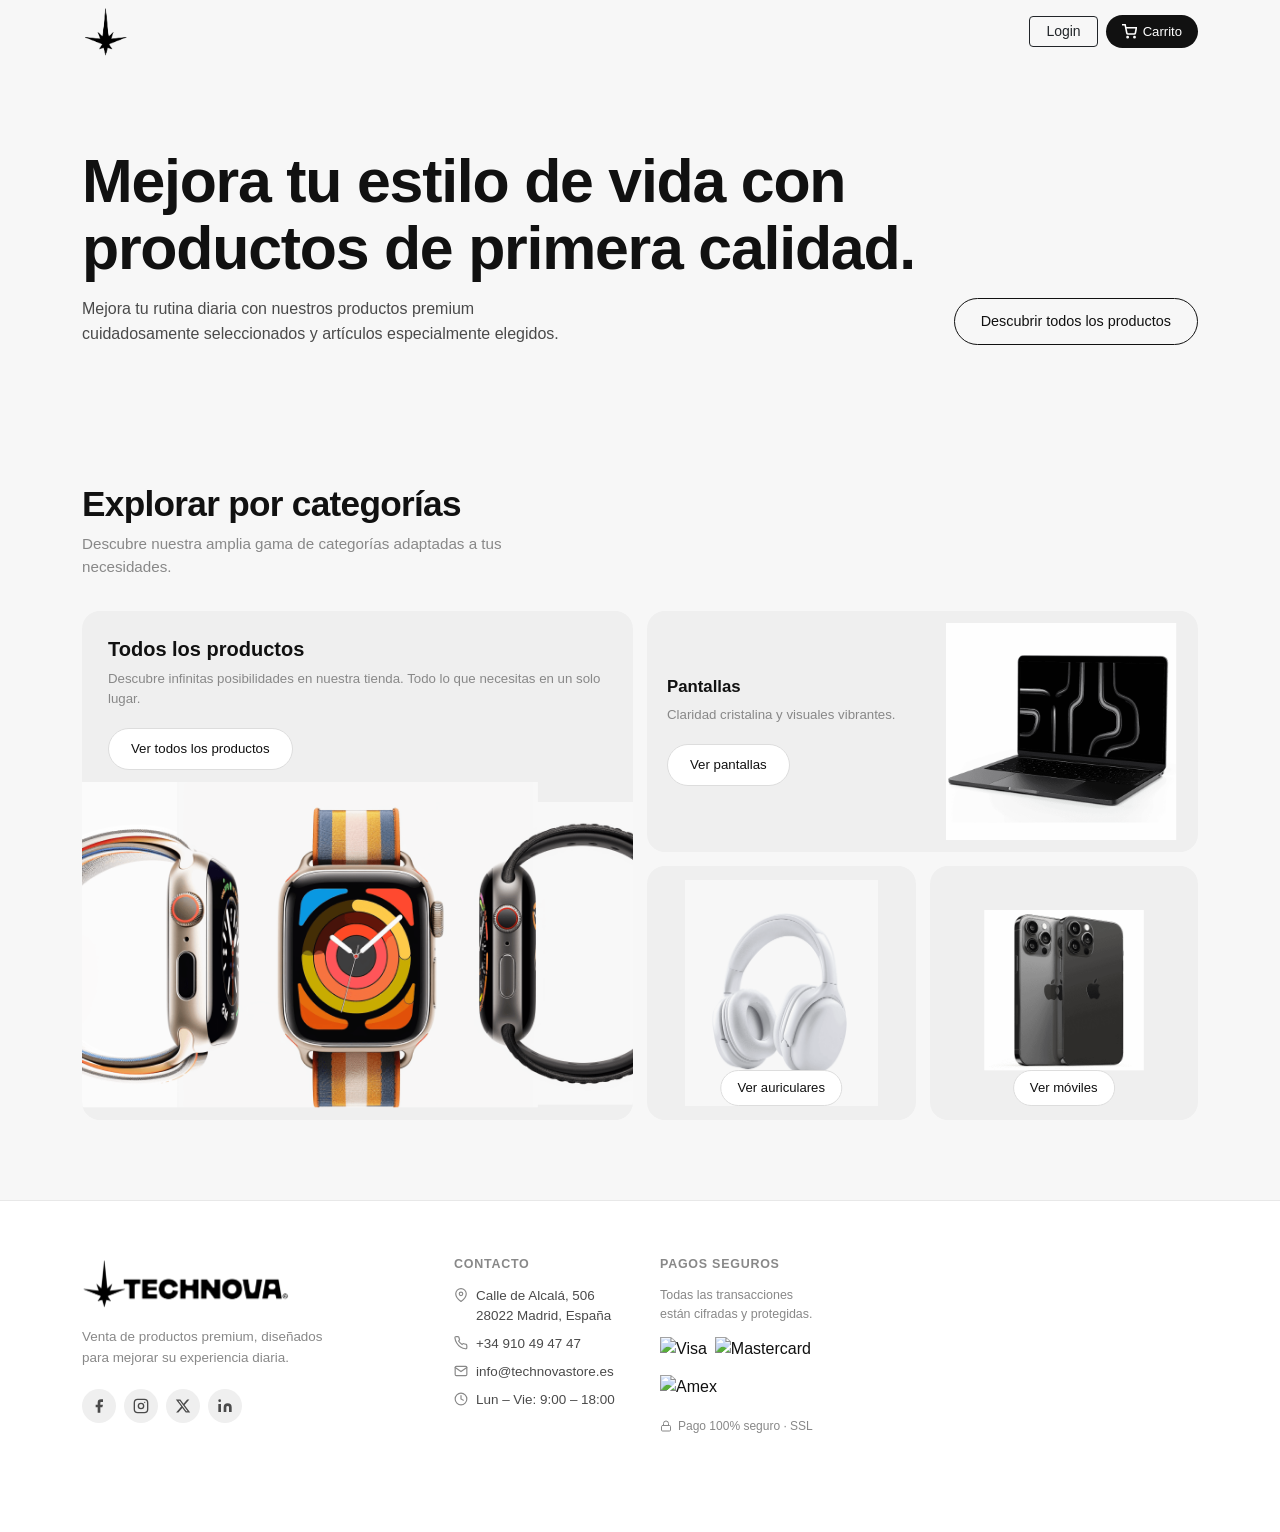
==== frontend - technova/index.html @ 0201d483 "feat: frontend completo - catálogo, filtros, login y carrito" ====
<!DOCTYPE html>
<html lang="es">
<head>
    <meta charset="UTF-8">
    <meta name="viewport" content="width=device-width, initial-scale=1.0">
    <title>TechNova Store</title>

    <!-- Bootstrap 5 -->
    <link href="https://cdn.jsdelivr.net/npm/bootstrap@5.3.0/dist/css/bootstrap.min.css" rel="stylesheet">
    <!-- Google Fonts -->
    <link href="https://fonts.googleapis.com/css2?family=Fragment+Mono&display=swap" rel="stylesheet">
    <!-- Satoshi -->
    <link href="https://api.fontshare.com/v2/css?f[]=satoshi@400,500,700,900&display=swap" rel="stylesheet">
    <!-- Estilos propios -->
    <link rel="stylesheet" href="css/styles.css">
    <!-- Favicon -->
    <link rel="icon" type="image/png" href="images/logo2.png">
</head>
<body>

    <!-- ======================== NAVBAR ======================== -->
    <nav class="navbar navbar-expand-lg" id="navbar">
        <div class="container">
            <a class="navbar-brand" href="index.html">
                <img src="images/logo.png" alt="TechNova" class="navbar-logo">
            </a>

            <button class="navbar-toggler" type="button" data-bs-toggle="collapse" data-bs-target="#navMenu">
                <span class="navbar-toggler-icon"></span>
            </button>

            <div class="collapse navbar-collapse" id="navMenu">
                <ul class="navbar-nav ms-auto align-items-center gap-2">

                    <!-- Login (visible si NO hay sesión) -->
                    <li class="nav-item" id="nav-login-item">
                        <button class="btn btn-outline-dark btn-sm px-3"
                                data-bs-toggle="modal" data-bs-target="#loginModal">
                            Login
                        </button>
                    </li>

                    <!-- Avatar con inicial (visible si HAY sesión) -->
                    <li class="nav-item d-none" id="nav-user-item">
                        <div class="nav-avatar-wrapper">
                            <div class="nav-avatar">
                                <span id="nav-avatar">J</span>
                                <button class="nav-avatar-salir" id="btn-logout">SALIR</button>
                            </div>
                        </div>
                    </li>

                    <!-- Solo ADMINISTRADOR -->
                    <li class="nav-item d-none" id="nav-admin-item">
                        <a class="btn btn-dark btn-sm px-3" href="#">Panel Admin</a>
                    </li>

                    <!-- Carrito -->
                    <li class="nav-item">
                        <button class="btn-carrito" id="btn-carrito"
                                data-bs-toggle="modal" data-bs-target="#carritoModal">
                            <svg width="15" height="15" viewBox="0 0 24 24" fill="none"
                                 stroke="currentColor" stroke-width="2.5" stroke-linecap="round">
                                <circle cx="9" cy="21" r="1"/><circle cx="20" cy="21" r="1"/>
                                <path d="M1 1h4l2.68 13.39a2 2 0 0 0 2 1.61h9.72a2 2 0 0 0 2-1.61L23 6H6"/>
                            </svg>
                            Carrito
                            <span class="carrito-count d-none" id="carrito-count">0</span>
                        </button>
                    </li>
                </ul>
            </div>
        </div>
    </nav>

    <!-- ======================== HERO ======================== -->
    <section class="hero">
        <div class="container">
<p class="hero-label"></p>
<h1 class="hero-title">Mejora tu estilo de vida con<br>productos de primera calidad.</h1>
<div class="hero-bottom">
    <p class="hero-sub">Mejora tu rutina diaria con nuestros productos premium cuidadosamente seleccionados y artículos especialmente elegidos.</p>
    <a href="tienda.html" class="hero-cta">Descubrir todos los productos</a>
</div>
        </div>
    </section>

    <!-- ======================== DESTACADOS ======================== -->
    <section class="featured-section">
        <div class="container">
            <div id="destacados-container"></div>
            <div id="loading-spinner-home" class="text-center py-5">
                <div class="spinner-border spinner-border-sm" role="status" style="color:#aaa;"></div>
            </div>
        </div>
    </section>

    <!-- ======================== CATEGORÍAS ======================== -->
    <section class="cat-section">
        <div class="container">

            <div class="cat-header">
                <h2 class="cat-title">Explorar por categorías</h2>
                <p class="cat-sub">Descubre nuestra amplia gama de categorías adaptadas a tus necesidades.</p>
            </div>

            <div class="cat-bento">

                <!-- Tarjeta grande izquierda: texto arriba, imagen desborda abajo -->
                <div class="cat-card cat-card--large">
                    <div class="cat-body cat-body--top">
                        <h3 class="cat-name">Todos los productos</h3>
                        <p class="cat-desc">Descubre infinitas posibilidades en nuestra tienda. Todo lo que necesitas en un solo lugar.</p>
                        <a href="tienda.html" class="cat-btn">Ver todos los productos</a>
                    </div>
                    <div class="cat-img-overflow">
                        <img src="images/cat-all.png" alt="Todos los productos">
                    </div>
                </div>

                <!-- Columna derecha -->
                <div class="cat-col">

                    <!-- Displays: texto izquierda + imagen derecha -->
                    <div class="cat-card cat-card--displays">
                        <div class="cat-body cat-body--side">
                            <h3 class="cat-name">Pantallas</h3>
                            <p class="cat-desc">Claridad cristalina y visuales vibrantes.</p>
                            <a href="tienda.html?categoria=PANTALLAS" class="cat-btn">Ver pantallas</a>
                        </div>
                        <div class="cat-img-side">
                            <img src="images/cat-displays.png" alt="Pantallas">
                        </div>
                    </div>

                    <!-- Auriculares + Móviles: solo imagen + botón pill -->
                    <div class="cat-row">
                        <div class="cat-card cat-card--small">
                            <img src="images/cat-headphones.png" alt="Auriculares" class="cat-small-img">
                            <a href="tienda.html?categoria=AURICULARES" class="cat-small-label">Ver auriculares</a>
                        </div>
                        <div class="cat-card cat-card--small">
                            <img src="images/cat-phones.png" alt="Móviles" class="cat-small-img">
                            <a href="tienda.html?categoria=MOVILES" class="cat-small-label">Ver móviles</a>
                        </div>
                    </div>

                </div>
            </div>
        </div>
    </section>

    <!-- ======================== FOOTER ======================== -->
    <footer class="site-footer">
        <div class="container">
            <div class="footer-grid">

                <!-- Columna 1: Logo + descripción + redes -->
                <div class="footer-col-brand">
                    <div class="footer-logo">
                        <img src="images/banner3.png" alt="TechNova" height="36">
                    </div>
                    <p class="footer-tagline">Venta de productos premium, diseñados<br> para mejorar su experiencia diaria.</p>
                    <div class="footer-social">
                        <!-- Facebook -->
                        <a href="https://github.com/euhoho/technova-by-euhoho" target="_blank" rel="noopener" class="social-btn" aria-label="Facebook">
                            <svg width="16" height="16" viewBox="0 0 24 24" fill="currentColor"><path d="M18 2h-3a5 5 0 0 0-5 5v3H7v4h3v8h4v-8h3l1-4h-4V7a1 1 0 0 1 1-1h3z"/></svg>
                        </a>
                        <!-- Instagram -->
                        <a href="https://github.com/euhoho/technova-by-euhoho" target="_blank" rel="noopener" class="social-btn" aria-label="Instagram">
                            <svg width="16" height="16" viewBox="0 0 24 24" fill="none" stroke="currentColor" stroke-width="2" stroke-linecap="round"><rect x="2" y="2" width="20" height="20" rx="5"/><circle cx="12" cy="12" r="4"/><circle cx="17.5" cy="6.5" r="1" fill="currentColor" stroke="none"/></svg>
                        </a>
                        <!-- X / Twitter -->
                        <a href="https://github.com/euhoho/technova-by-euhoho" target="_blank" rel="noopener" class="social-btn" aria-label="X">
                            <svg width="16" height="16" viewBox="0 0 24 24" fill="currentColor"><path d="M18.244 2.25h3.308l-7.227 8.26 8.502 11.24H16.17l-5.214-6.817L4.99 21.75H1.68l7.73-8.835L1.254 2.25H8.08l4.713 6.231zm-1.161 17.52h1.833L7.084 4.126H5.117z"/></svg>
                        </a>
                        <!-- LinkedIn -->
                        <a href="https://github.com/euhoho/technova-by-euhoho" target="_blank" rel="noopener" class="social-btn" aria-label="LinkedIn">
                            <svg width="16" height="16" viewBox="0 0 24 24" fill="currentColor"><path d="M16 8a6 6 0 0 1 6 6v7h-4v-7a2 2 0 0 0-2-2 2 2 0 0 0-2 2v7h-4v-7a6 6 0 0 1 6-6z"/><rect x="2" y="9" width="4" height="12"/><circle cx="4" cy="4" r="2"/></svg>
                        </a>
                    </div>
                </div>

                <!-- Columna 2: Contacto -->
                <div class="footer-col">
                    <h6 class="footer-col-title">Contacto</h6>
                    <ul class="footer-contact-list">
                        <li>
                            <svg width="14" height="14" viewBox="0 0 24 24" fill="none" stroke="currentColor" stroke-width="2" stroke-linecap="round"><path d="M21 10c0 7-9 13-9 13s-9-6-9-13a9 9 0 0 1 18 0z"/><circle cx="12" cy="10" r="3"/></svg>
                            Calle de Alcalá, 506<br>28022 Madrid, España
                        </li>
                        <li>
                            <svg width="14" height="14" viewBox="0 0 24 24" fill="none" stroke="currentColor" stroke-width="2" stroke-linecap="round"><path d="M22 16.92v3a2 2 0 0 1-2.18 2 19.79 19.79 0 0 1-8.63-3.07A19.5 19.5 0 0 1 4.69 12 19.79 19.79 0 0 1 1.61 3.18 2 2 0 0 1 3.6 1h3a2 2 0 0 1 2 1.72c.127.96.361 1.903.7 2.81a2 2 0 0 1-.45 2.11L7.91 8.6a16 16 0 0 0 6 6l.96-.96a2 2 0 0 1 2.11-.45c.907.339 1.85.573 2.81.7A2 2 0 0 1 21.72 16z"/></svg>
                            +34 910 49 47 47
                        </li>
                        <li>
                            <svg width="14" height="14" viewBox="0 0 24 24" fill="none" stroke="currentColor" stroke-width="2" stroke-linecap="round"><path d="M4 4h16c1.1 0 2 .9 2 2v12c0 1.1-.9 2-2 2H4c-1.1 0-2-.9-2-2V6c0-1.1.9-2 2-2z"/><polyline points="22,6 12,13 2,6"/></svg>
                            info@technovastore.es
                        </li>
                        <li>
                            <svg width="14" height="14" viewBox="0 0 24 24" fill="none" stroke="currentColor" stroke-width="2" stroke-linecap="round"><circle cx="12" cy="12" r="10"/><polyline points="12 6 12 12 16 14"/></svg>
                            Lun – Vie: 9:00 – 18:00
                        </li>
                    </ul>
                </div>

                <!-- Columna 3: Métodos de pago -->
                <div class="footer-col">
                    <h6 class="footer-col-title">Pagos seguros</h6>
                    <p class="footer-payment-desc">Todas las transacciones están cifradas y protegidas.</p>
                    <div class="footer-payment-badges">
                        <img src="https://raw.githubusercontent.com/aaronfagan/svg-credit-card-payment-icons/main/flat-rounded/visa.svg"       alt="Visa"       class="payment-icon">
                        <img src="https://raw.githubusercontent.com/aaronfagan/svg-credit-card-payment-icons/main/flat-rounded/mastercard.svg" alt="Mastercard" class="payment-icon">
                        <img src="https://raw.githubusercontent.com/aaronfagan/svg-credit-card-payment-icons/main/flat-rounded/amex.svg"       alt="Amex"       class="payment-icon">
                    </div>
                    <div class="footer-ssl">
                        <svg width="12" height="12" viewBox="0 0 24 24" fill="none" stroke="currentColor" stroke-width="2" stroke-linecap="round"><rect x="3" y="11" width="18" height="11" rx="2" ry="2"/><path d="M7 11V7a5 5 0 0 1 10 0v4"/></svg>
                        Pago 100% seguro · SSL
                    </div>
                </div>

                <!-- Columna 4: Mapa -->
                <div class="footer-col-map">
                <iframe
                    src="https://www.google.com/maps/embed?pb=!1m18!1m12!1m3!1d3036.8540864862!2d-3.6509!3d40.4268!2m3!1f0!2f0!3f0!3m2!1i1024!2i768!4f13.1!3m3!1m2!1s0xd4228cfb8b6d7c5%3A0x1!2sCalle+de+Alcal%C3%A1%2C+506%2C+Madrid!5e0!3m2!1ses!2ses!4v1700000000000"
                    width="100%"
                    height="180"
                    style="border:0; border-radius:12px;"
                    allowfullscreen=""
                    loading="lazy">
                </iframe>
                </div>

            </div>

        </div>
    </footer>

    <!-- ======================== MODAL LOGIN (Tarea 5.4) ======================== -->
    <div class="modal fade" id="loginModal" tabindex="-1">
        <div class="modal-dialog modal-dialog-centered">
            <div class="modal-content login-modal">
                <div class="modal-header border-0 pb-0">
                    <h5 class="modal-title login-title">Iniciar sesión</h5>
                    <button type="button" class="btn-close" data-bs-dismiss="modal"></button>
                </div>
                <div class="modal-body pt-2">
                    <div id="login-error" class="login-error-msg d-none"></div>
                    <div class="mb-3">
                        <label class="form-label login-label">Email</label>
                        <input type="email" class="form-control login-input"
                               id="login-email" placeholder="tu@email.com" autocomplete="email">
                    </div>
                    <div class="mb-4">
                        <label class="form-label login-label">Contraseña</label>
                        <input type="password" class="form-control login-input"
                               id="login-password" placeholder="••••••••" autocomplete="current-password">
                    </div>
                    <button class="btn btn-dark w-100 login-btn" id="btn-login">Entrar</button>
                    <p class="login-demo-hint">
                        Demo: <code>lorenzop@gmail.com</code> / <code>1234</code>
                    </p>
                </div>
            </div>
        </div>
    </div>

    <!-- ======================== MODAL CARRITO ======================== -->
    <div class="modal fade" id="carritoModal" tabindex="-1">
        <div class="modal-dialog modal-dialog-centered">
            <div class="modal-content login-modal">
                <div class="modal-header border-0 pb-0">
                    <h5 class="modal-title login-title">Carrito</h5>
                    <button type="button" class="btn-close" data-bs-dismiss="modal"></button>
                </div>
                <div class="modal-body" id="carrito-body">
                    <p class="carrito-vacio">Tu carrito está vacío.</p>
                </div>
                <div class="modal-footer border-0 pt-0 justify-content-between align-items-center">
                    <span class="carrito-total" id="carrito-total"></span>

                </div>
            </div>
        </div>
    </div>

    <!-- Toast carrito -->
    <div class="carrito-toast" id="carrito-toast">
        <svg width="13" height="13" viewBox="0 0 24 24" fill="none"
             stroke="currentColor" stroke-width="3"><polyline points="20 6 9 17 4 12"/></svg>
        <span id="carrito-toast-msg"></span>
    </div>


    <!-- ======================== MODAL DETALLE PRODUCTO ======================== -->
    <div class="modal fade" id="detalleModal" tabindex="-1">
        <div class="modal-dialog modal-dialog-centered modal-lg">
            <div class="modal-content login-modal">
                <div class="modal-header border-0 pb-0">
                    <button type="button" class="btn-close" data-bs-dismiss="modal"></button>
                </div>
                <div class="modal-body p-0">
                    <div class="detalle-grid">

                        <!-- Imagen grande -->
                        <div class="detalle-img-wrapper">
                            <img id="detalle-img" src="" alt="">
                            <div id="detalle-img-fallback" class="card-img-fallback" style="display:none"></div>
                            <span id="detalle-badge-agotado" class="badge-agotado d-none">Agotado</span>
                            <span id="detalle-badge-poco-stock" class="badge-poco-stock d-none">¡Queda poco!</span>
                        </div>

                        <!-- Info -->
                        <div class="detalle-info">
                            <span id="detalle-categoria" class="detalle-categoria"></span>
                            <h2 id="detalle-nombre" class="detalle-nombre"></h2>
                            <p id="detalle-descripcion" class="detalle-descripcion"></p>

                            <div class="detalle-fila">
                                <span id="detalle-precio" class="detalle-precio"></span>
                                <span id="detalle-stock" class="detalle-stock-texto"></span>
                            </div>


                            <div class="detalle-sku">SKU: <span id="detalle-sku"></span></div>
                            <button id="detalle-btn-carrito" class="btn-anadir-carrito mt-3 w-100">
                                + Añadir al carrito
                            </button>
                        </div>

                    </div>
                </div>
            </div>
        </div>
    </div>

    <!-- ======================== INTRO ANIMATION ======================== -->
    <div id="intro-overlay">
        <div id="intro-inner">
            <img src="images/banner2.png" alt="TechNova" id="intro-logo">
        </div>
    </div>

    <!-- Bootstrap JS -->
    <script src="https://cdn.jsdelivr.net/npm/bootstrap@5.3.0/dist/js/bootstrap.bundle.min.js"></script>
    <!-- App -->
    <script src="js/home.js"></script>
    <!-- Intro animation -->
    <script>
    (function(){
        const overlay = document.getElementById('intro-overlay');
        const logo    = document.getElementById('intro-logo');

        // Solo mostrar la intro la primera vez en la sesión
        if (sessionStorage.getItem('introShown')) {
            overlay.remove();
            return;
        }
        sessionStorage.setItem('introShown', '1');

        document.body.style.overflow = 'hidden';

        // 1) Logo entra volando desde lejos (scale pequeño → 1)
        setTimeout(() => { logo.classList.add('visible'); }, 80);

        // 2) En el pico del movimiento, lo disparamos hacia delante (blast)
        setTimeout(() => { logo.classList.add('blast'); }, 680);

        // 3) Overlay desaparece casi al mismo tiempo que el blast
        setTimeout(() => { overlay.classList.add('exit'); }, 780);

        // 4) Limpieza
        overlay.addEventListener('transitionend', (e) => {
            if (e.target === overlay && overlay.classList.contains('exit')) {
                overlay.remove();
                document.body.style.overflow = '';
            }
        });
    })();
    </script>
</body>
</html>
---- frontend - technova/css/styles.css ----
/* ═══════════════════════════════════════════════════════
   TechNova Store — styles.css
   Diseño limpio inspirado en ETEC
═══════════════════════════════════════════════════════ */

/* — Variables — */
:root {
    --bg:           #f7f7f7;
    --white:        #ffffff;
    --black:        #111111;
    --gray-card:    #efefef;
    --gray-border:  #e8e8e8;
    --gray-text:    #888888;
    --gray-dark:    #4a4a4a;
    --font-main:    'Satoshi', 'Inter', sans-serif;
    --font-mono:    'Fragment Mono', monospace;
    --navbar-h:     64px;
    --radius-card:  16px;
    --radius-pill:  40px;
}

/* — Reset — */
*, *::before, *::after { box-sizing: border-box; }

body {
    background: var(--bg);
    font-family: var(--font-main);
    color: var(--black);
    padding-top: var(--navbar-h);
    margin: 0;
}

/* ═══════════════════════════════════════
   NAVBAR
═══════════════════════════════════════ */
#navbar {
    position: fixed;
    top: 0; left: 0; right: 0;
    height: var(--navbar-h);
    background: var(--bg);
    border-bottom: 1px solid transparent;
    z-index: 1000;
    transition: border-color 0.3s, background 0.3s, transform 0.3s;
}

#navbar.scrolled {
    border-bottom-color: var(--gray-border);
    backdrop-filter: blur(12px);
    background: rgba(247,247,247,0.88);
}

#navbar.navbar-hidden {
    transform: translateY(-100%);
}

.navbar-logo {
    height: 48px;
    width: auto;
}

/* Botón carrito */
.btn-carrito {
    display: flex;
    align-items: center;
    gap: 6px;
    background: var(--black);
    color: var(--white);
    border: none;
    border-radius: var(--radius-pill);
    padding: 7px 16px;
    font-family: var(--font-main);
    font-size: 0.82rem;
    font-weight: 500;
    cursor: pointer;
    transition: opacity 0.2s;
}
.btn-carrito:hover { opacity: 0.75; }

.carrito-count {
    background: var(--white);
    color: var(--black);
    border-radius: 50%;
    width: 18px; height: 18px;
    font-size: 0.68rem;
    display: flex;
    align-items: center;
    justify-content: center;
    font-weight: 700;
}

/* Avatar navbar */
.nav-avatar-wrapper { display: flex; align-items: center; }
.nav-avatar {
    display: flex;
    align-items: center;
    gap: 8px;
    background: var(--black);
    color: var(--white);
    border-radius: var(--radius-pill);
    padding: 6px 14px;
    font-size: 0.82rem;
    font-weight: 500;
    font-family: var(--font-main);
}
.nav-avatar-salir {
    background: rgba(255,255,255,0.15);
    border: none;
    color: var(--white);
    border-radius: 20px;
    padding: 2px 10px;
    font-size: 0.72rem;
    cursor: pointer;
    transition: background 0.2s;
}
.nav-avatar-salir:hover { background: rgba(255,255,255,0.3); }

/* ═══════════════════════════════════════
   HERO
═══════════════════════════════════════ */
.hero {
    padding: 72px 0 48px;
}
.hero-label {
    font-family: var(--font-mono);
    font-size: 0.72rem;
    color: var(--gray-text);
    letter-spacing: 0.1em;
    text-transform: uppercase;
    margin-bottom: 12px;
}
.hero-title {
    font-size: clamp(2rem, 5vw, 3.8rem);
    font-weight: 700;
    letter-spacing: -0.02em;
    line-height: 1.1;
    color: var(--black);
    margin-bottom: 14px;
}
.hero-sub {
    font-size: 1rem;
    color: var(--gray-dark);
    max-width: 480px;
    line-height: 1.6;
}

/* ═══════════════════════════════════════
   CATÁLOGO
═══════════════════════════════════════ */
.catalogo-section { padding-bottom: 80px; }

/* Barra filtros + buscador */
.filtros-barra {
    display: flex;
    align-items: center;
    justify-content: space-between;
    margin-bottom: 32px;
    gap: 12px;
    flex-wrap: wrap;
}
.filtros-wrapper { display: flex; gap: 8px; flex-wrap: wrap; }

.filtro-pill {
    background: var(--white);
    border: 1px solid var(--gray-border);
    border-radius: var(--radius-pill);
    padding: 6px 16px;
    font-family: var(--font-main);
    font-size: 0.82rem;
    font-weight: 500;
    color: var(--gray-dark);
    cursor: pointer;
    transition: all 0.18s;
}
.filtro-pill:hover { border-color: var(--black); color: var(--black); }
.filtro-pill.active {
    background: var(--black);
    border-color: var(--black);
    color: var(--white);
}

/* Buscador expandible */
.buscador-wrapper {
    display: flex;
    align-items: center;
    gap: 0;
    background: var(--white);
    border: 1px solid var(--gray-border);
    border-radius: var(--radius-pill);
    overflow: hidden;
    transition: width 0.3s ease, box-shadow 0.2s;
    width: 38px;
    height: 36px;
}
.buscador-wrapper.activo {
    width: 200px;
    box-shadow: 0 0 0 2px var(--black);
    border-color: var(--black);
}
.buscador-btn {
    flex-shrink: 0;
    width: 36px; height: 36px;
    background: transparent;
    border: none;
    display: flex; align-items: center; justify-content: center;
    cursor: pointer;
    color: var(--gray-dark);
}
#buscador {
    border: none;
    outline: none;
    background: transparent;
    font-family: var(--font-main);
    font-size: 0.82rem;
    color: var(--black);
    width: 0;
    padding: 0;
    transition: width 0.3s, padding 0.3s;
}
.buscador-wrapper.activo #buscador {
    width: 150px;
    padding: 0 10px 0 4px;
}

/* Spinner y error */
#loading-spinner { padding: 48px 0; }
.alert-api {
    background: #fff8e1;
    border: 1px solid #ffe082;
    border-radius: 12px;
    padding: 14px 18px;
    font-family: var(--font-mono);
    font-size: 0.8rem;
    color: #7a6000;
    margin-bottom: 24px;
}

/* Separador "Todos los productos" */
.catalogo-todos-label {
    font-family: var(--font-mono);
    font-size: 0.72rem;
    font-weight: 400;
    letter-spacing: 0.08em;
    text-transform: uppercase;
    color: var(--gray-text);
    margin: 0 0 20px 0;
}

/* ═══════════════════════════════════════
   CARD PRODUCTO — base compartida
═══════════════════════════════════════ */
.card-producto {
    cursor: pointer;
    background: var(--white);
    border-radius: var(--radius-card);
    overflow: hidden;
    transition: transform 0.22s ease;
}
.card-producto:hover {
    transform: translateY(-4px);
}
.card-producto.agotado { opacity: 0.6; }

/* Área imagen */
.card-img-area {
    position: relative;
    width: 100%;
    background: var(--gray-card);
    display: flex;
    align-items: center;
    justify-content: center;
    overflow: hidden;
}
.card-img-area img {
    width: 100%;
    height: 100%;
    object-fit: contain;
    display: block;
    padding: 12px;
}
.card-img-fallback {
    width: 100%; height: 100%;
    display: flex; align-items: center; justify-content: center;
    font-size: 2.5rem;
}

/* Info: nombre izquierda, precio derecha */
.card-info {
    display: flex;
    align-items: flex-start;
    justify-content: space-between;
    gap: 8px;
    padding: 12px 14px 14px;
}
.card-nombre {
    font-family: var(--font-main);
    font-size: 0.88rem;
    font-weight: 500;
    color: var(--black);
    flex: 1;
    /* Máx 2 líneas */
    display: -webkit-box;
    -webkit-line-clamp: 2;
    -webkit-box-orient: vertical;
    overflow: hidden;
}
.card-precio {
    font-family: var(--font-mono);
    font-size: 0.82rem;
    color: var(--gray-text);
    white-space: nowrap;
    flex-shrink: 0;
}
.card-precio.muted { opacity: 0.4; }

/* Badge agotado */
.badge-agotado {
    position: absolute;
    top: 10px; right: 10px;
    background: rgba(0,0,0,0.7);
    color: #fff;
    font-size: 0.68rem;
    font-family: var(--font-mono);
    padding: 3px 8px;
    border-radius: 20px;
}

/* Badge poco stock */
.badge-poco-stock {
    position: absolute;
    top: 10px; right: 10px;
    background: rgba(180, 83, 9, 0.82);
    color: #fff;
    font-size: 0.68rem;
    font-family: var(--font-mono);
    padding: 3px 8px;
    border-radius: 20px;
}

/* Badge Featured */
.badge-featured {
    position: absolute;
    top: 12px; left: 12px;
    background: rgba(255,255,255,0.92);
    color: var(--black);
    font-family: var(--font-main);
    font-size: 0.75rem;
    font-weight: 500;
    padding: 4px 12px;
    border-radius: 20px;
    border: 1px solid var(--gray-border);
    z-index: 1;
    backdrop-filter: blur(4px);
}

/* ═══════════════════════════════════════
   DESTACADOS — 3 cards grandes
═══════════════════════════════════════ */
.destacados-grid {
    display: grid;
    grid-template-columns: repeat(3, 1fr);
    gap: 16px;
    margin-bottom: 48px;
}
/* Imagen más pequeña en destacados */
.card-grande .card-img-area {
    aspect-ratio: 4 / 3;
}
.card-grande .card-info {
    padding: 14px 16px 16px;
}
.card-grande .card-nombre {
    font-size: 0.95rem;
    font-weight: 600;
}
.card-grande .card-precio {
    font-size: 0.88rem;
}

/* ═══════════════════════════════════════
   CARDS PEQUEÑAS — grid 4 por fila
═══════════════════════════════════════ */
.col-6.col-md-4.col-lg-3 .card-img-area {
    aspect-ratio: 1 / 1;
}

/* ═══════════════════════════════════════
   FOOTER
═══════════════════════════════════════ */
.site-footer {
    background: var(--white);
    border-top: 1px solid var(--gray-border);
    padding: 56px 0 48px;
}
.footer-grid {
    display: grid;
    grid-template-columns: 2fr 1fr 1fr 2fr;
    gap: 40px;
    margin-bottom: 40px;
}
.footer-logo {
    display: flex;
    align-items: center;
    gap: 10px;
    margin-bottom: 14px;
}
.footer-logo img { height: 55px; }
.footer-logo span {
    font-weight: 700;
    font-size: 1rem;
    color: var(--black);
}
.footer-tagline {
    font-size: 0.84rem;
    color: var(--gray-text);
    line-height: 1.6;
    margin-bottom: 20px;
}
.footer-social { display: flex; gap: 8px; }
.social-btn {
    width: 34px; height: 34px;
    background: var(--gray-card);
    border: none;
    border-radius: 50%;
    display: flex; align-items: center; justify-content: center;
    color: var(--gray-dark);
    text-decoration: none;
    transition: background 0.2s, color 0.2s;
}
.social-btn:hover { background: var(--black); color: var(--white); }

.footer-col-title {
    font-size: 0.78rem;
    font-weight: 700;
    letter-spacing: 0.06em;
    text-transform: uppercase;
    color: var(--gray-text);
    margin-bottom: 14px;
}
.footer-col ul { list-style: none; padding: 0; margin: 0; }
.footer-col ul li { margin-bottom: 8px; }
.footer-col ul li a {
    font-size: 0.88rem;
    color: var(--gray-dark);
    text-decoration: none;
    transition: color 0.2s;
}
.footer-col ul li a:hover { color: var(--black); }

/* Footer contact list */
.footer-contact-list {
    list-style: none;
    padding: 0;
    margin: 0;
}
.footer-contact-list li {
    display: flex;
    align-items: flex-start;
    gap: 8px;
    font-size: 0.84rem;
    color: var(--gray-dark);
    margin-bottom: 12px;
    line-height: 1.5;
}
.footer-contact-list li svg {
    flex-shrink: 0;
    margin-top: 2px;
    color: var(--gray-text);
}

/* Footer payment badges */
.footer-payment-desc {
    font-size: 0.78rem;
    color: var(--gray-text);
    margin-bottom: 14px;
    line-height: 1.5;
}
.footer-payment-badges {
    display: flex;
    flex-wrap: wrap;
    gap: 8px;
    margin-bottom: 12px;
    align-items: center;
}
.payment-icon {
    height: 30px;
    width: auto;
}
.footer-ssl {
    display: flex;
    align-items: center;
    gap: 6px;
    font-size: 0.75rem;
    color: var(--gray-text);
    margin-top: 4px;
}

/* ═══════════════════════════════════════
   MODALES
═══════════════════════════════════════ */
.login-modal {
    border: none;
    border-radius: 20px;
    box-shadow: 0 24px 60px rgba(0,0,0,0.12);
}
.login-title {
    font-size: 1.1rem;
    font-weight: 700;
    color: var(--black);
}
.login-label {
    font-size: 0.8rem;
    font-weight: 600;
    color: var(--gray-dark);
    margin-bottom: 6px;
}
.login-input {
    border-radius: 10px;
    border: 1px solid var(--gray-border);
    font-family: var(--font-main);
    font-size: 0.9rem;
    padding: 10px 14px;
    transition: border-color 0.2s, box-shadow 0.2s;
}
.login-input:focus {
    border-color: var(--black);
    box-shadow: 0 0 0 3px rgba(0,0,0,0.06);
    outline: none;
}
.login-btn {
    border-radius: 10px;
    font-family: var(--font-main);
    font-weight: 600;
    font-size: 0.9rem;
    padding: 11px;
}
.login-error-msg {
    background: #fef2f2;
    color: #b91c1c;
    border-radius: 8px;
    padding: 10px 14px;
    font-size: 0.82rem;
    margin-bottom: 14px;
}
.login-demo-hint {
    text-align: center;
    font-size: 0.75rem;
    color: var(--gray-text);
    margin-top: 12px;
    margin-bottom: 0;
    font-family: var(--font-mono);
}

/* Modal detalle */
.detalle-grid {
    display: grid;
    grid-template-columns: 1fr 1fr;
}
.detalle-img-wrapper {
    position: relative;
    background: var(--gray-card);
    border-radius: 16px 0 0 16px;
    overflow: hidden;
    min-height: 280px;
    display: flex; align-items: center; justify-content: center;
}
.detalle-img-wrapper img {
    width: 100%; height: 100%;
    object-fit: cover;
}
.detalle-info {
    padding: 28px 24px;
    display: flex;
    flex-direction: column;
    gap: 10px;
}
.detalle-categoria {
    font-family: var(--font-mono);
    font-size: 0.72rem;
    text-transform: uppercase;
    letter-spacing: 0.08em;
    color: var(--gray-text);
}
.detalle-nombre {
    font-size: 1.4rem;
    font-weight: 700;
    color: var(--black);
    line-height: 1.2;
}
.detalle-descripcion {
    font-size: 0.88rem;
    color: var(--gray-dark);
    line-height: 1.6;
}
.detalle-fila {
    display: flex;
    align-items: center;
    gap: 14px;
}
.detalle-precio {
    font-family: var(--font-mono);
    font-size: 1.3rem;
    font-weight: 700;
    color: var(--black);
}
.detalle-stock-texto {
    font-size: 0.8rem;
    color: var(--gray-text);
    font-family: var(--font-mono);
}
.detalle-stock-texto.bajo { color: #d97706; }
.detalle-sku {
    display: none;
}
.btn-anadir-carrito {
    background: var(--black);
    color: var(--white);
    border: none;
    border-radius: 10px;
    padding: 12px 20px;
    font-family: var(--font-main);
    font-weight: 600;
    font-size: 0.9rem;
    cursor: pointer;
    transition: opacity 0.2s;
}
.btn-anadir-carrito:hover:not(:disabled) { opacity: 0.75; }
.btn-anadir-carrito:disabled {
    background: var(--gray-border);
    color: var(--gray-text);
    cursor: not-allowed;
}

/* ═══════════════════════════════════════
   CARRITO MODAL
═══════════════════════════════════════ */
.carrito-vacio {
    text-align: center;
    color: var(--gray-text);
    font-family: var(--font-mono);
    font-size: 0.82rem;
    padding: 20px 0;
}
.carrito-item {
    display: flex;
    align-items: center;
    gap: 10px;
    padding: 10px 0;
    border-bottom: 1px solid var(--gray-border);
}
.carrito-item:last-child { border-bottom: none; }
.carrito-item-nombre {
    flex: 1;
    font-size: 0.85rem;
    color: var(--black);
    font-weight: 500;
}
.carrito-item-controles {
    display: flex;
    align-items: center;
    gap: 8px;
}
.carrito-item-controles button {
    width: 26px; height: 26px;
    border: 1px solid var(--gray-border);
    background: var(--white);
    border-radius: 50%;
    font-size: 0.9rem;
    cursor: pointer;
    display: flex; align-items: center; justify-content: center;
    transition: background 0.15s;
}
.carrito-item-controles button:hover { background: var(--gray-card); }
.carrito-item-controles span {
    font-family: var(--font-mono);
    font-size: 0.82rem;
    min-width: 20px;
    text-align: center;
}
.carrito-item-precio {
    font-family: var(--font-mono);
    font-size: 0.82rem;
    color: var(--gray-dark);
    min-width: 70px;
    text-align: right;
}
.carrito-item-borrar {
    background: none;
    border: none;
    color: var(--gray-text);
    font-size: 1.1rem;
    cursor: pointer;
    padding: 2px 6px;
    border-radius: 4px;
    transition: color 0.15s, background 0.15s;
}
.carrito-item-borrar:hover { color: var(--black); background: var(--gray-card); }
.carrito-total {
    font-family: var(--font-mono);
    font-size: 0.9rem;
    color: var(--black);
}

/* Toast */
.carrito-toast {
    position: fixed;
    bottom: 28px;
    left: 50%;
    transform: translateX(-50%) translateY(20px);
    background: var(--black);
    color: var(--white);
    padding: 10px 20px;
    border-radius: var(--radius-pill);
    font-family: var(--font-main);
    font-size: 0.82rem;
    display: flex;
    align-items: center;
    gap: 8px;
    opacity: 0;
    pointer-events: none;
    transition: opacity 0.3s, transform 0.3s;
    z-index: 9999;
    white-space: nowrap;
}
.carrito-toast.show {
    opacity: 1;
    transform: translateX(-50%) translateY(0);
}

/* ═══════════════════════════════════════
   RESPONSIVE
═══════════════════════════════════════ */
@media (max-width: 991px) {
    .footer-grid { grid-template-columns: 1fr 1fr; gap: 28px; }
    .footer-col-map { grid-column: span 2; }
    .destacados-grid { grid-template-columns: 1fr 1fr; }
    .card-grande:nth-child(3) { display: none; }
}

@media (max-width: 767px) {
    .hero { padding: 48px 0 32px; }
    .destacados-grid { grid-template-columns: 1fr; gap: 12px; }
    .card-grande:nth-child(3) { display: block; }
    .card-grande .card-img-area { aspect-ratio: 16 / 9; }
    .footer-grid { grid-template-columns: 1fr; }
    .footer-col-map { grid-column: span 1; }
    .detalle-grid { grid-template-columns: 1fr; }
    .detalle-img-wrapper { border-radius: 16px 16px 0 0; min-height: 200px; }
}


/* ═══════════════════════════════════════
   INTRO ANIMATION
═══════════════════════════════════════ */

#intro-overlay {
    position: fixed;
    inset: 0;
    z-index: 99999;
    background: #f7f7f7;
    display: flex;
    align-items: center;
    justify-content: center;
    transition: opacity 0.3s ease, visibility 0.3s;
}

#intro-overlay.exit {
    opacity: 0;
    visibility: hidden;
    pointer-events: none;
}

#intro-inner {
    display: flex;
    flex-direction: column;
    align-items: center;
}

/* Logo empieza diminuto (lejos) y se lanza hacia ti */
#intro-logo {
    width: clamp(480px, 90vw, 1100px);
    max-width: 96vw;
    opacity: 0;
    transform: scale(0.08);
    transition:
        opacity 0.06s ease,
        transform 0.52s cubic-bezier(0.16, 1, 0.3, 1);
    will-change: transform, opacity;
}

#intro-logo.visible {
    opacity: 1;
    transform: scale(1);
}

/* Fase blast: sale disparado hacia el espectador */
#intro-logo.blast {
    opacity: 0;
    transform: scale(5);
    transition:
        opacity 0.2s ease-in,
        transform 0.25s cubic-bezier(0.55, 0, 1, 0.45);
}

/* ═══════════════════════════════════════
   FEATURED (solo index.html)
═══════════════════════════════════════ */
.featured-section { padding: 40px 0 0; }

/* ═══════════════════════════════════════
   SECCIÓN CATEGORÍAS — layout fiel a etec
═══════════════════════════════════════ */
.cat-section { padding: 48px 0 80px; }

.cat-header { margin-bottom: 32px; }
.cat-title {
    font-size: clamp(1.5rem, 3vw, 2.2rem);
    font-weight: 700;
    color: var(--black);
    margin-bottom: 8px;
    letter-spacing: -0.02em;
}
.cat-sub {
    font-size: 0.95rem;
    color: var(--gray-text);
    max-width: 460px;
}

/* Grid principal: izq + dcha igual ancho */
.cat-bento {
    display: grid;
    grid-template-columns: 1fr 1fr;
    gap: 14px;
    align-items: stretch;
}

/* Columna derecha: flex column */
.cat-col {
    display: flex;
    flex-direction: column;
    gap: 14px;
}

/* Fila inferior col dcha: 2 tarjetas iguales */
.cat-row {
    display: grid;
    grid-template-columns: 1fr 1fr;
    gap: 14px;
    flex: 1;
}

/* ── Tarjeta base ── */
.cat-card {
    background: var(--gray-card);
    border-radius: 18px;
    overflow: hidden;
    text-decoration: none;
    color: inherit;
    display: flex;
    flex-direction: column;
    transition: transform 0.22s ease;
}
.cat-card:hover { transform: translateY(-4px); }

/* ── TARJETA GRANDE IZQUIERDA ──
   Texto arriba, imagen desbordando desde abajo */
.cat-card--large {
    min-height: 420px;
    justify-content: flex-start;
}
.cat-body--top {
    padding: 26px 26px 0;
    flex-shrink: 0;
}
.cat-img-overflow {
    flex: 1;
    display: flex;
    align-items: flex-end;
    overflow: hidden;
    margin-top: 12px;
}
.cat-img-overflow img {
    width: 100%;
    object-fit: cover;
    object-position: top center;
    display: block;
}

/* ── TARJETA DISPLAYS ──
   Texto izquierda + imagen derecha, misma altura que col dcha */
.cat-card--displays {
    flex-direction: row;
    align-items: stretch;
    min-height: 200px;
    flex: 0 0 auto;
}
.cat-body--side {
    padding: 24px 20px 24px;
    display: flex;
    flex-direction: column;
    justify-content: center;
    flex: 1;
    min-width: 0;
}
.cat-img-side {
    width: 48%;
    flex-shrink: 0;
    display: flex;
    align-items: center;
    justify-content: center;
    padding: 12px;
    overflow: hidden;
}
.cat-img-side img {
    width: 100%;
    height: 100%;
    object-fit: contain;
    display: block;
}

/* ── TARJETAS PEQUEÑAS (Auriculares / Móviles) ──
   Solo imagen centrada + badge nombre abajo-izq */
.cat-card--small {
    position: relative;
    min-height: 190px;
    background: var(--gray-card);
    align-items: center;
    justify-content: center;
    cursor: pointer;
}
/* ── Texto compartido ── */
.cat-name {
    font-size: 1.05rem;
    font-weight: 700;
    color: var(--black);
    margin: 0 0 8px;
}
.cat-card--large .cat-name { font-size: 1.25rem; }

.cat-desc {
    font-size: 0.83rem;
    color: var(--gray-text);
    margin: 0 0 18px;
    line-height: 1.55;
}

.cat-btn {
    display: inline-block;
    padding: 10px 22px;
    border-radius: var(--radius-pill);
    border: 1px solid #ddd;
    background: var(--white);
    font-family: var(--font-main);
    font-size: 0.83rem;
    font-weight: 500;
    color: var(--black);
    text-decoration: none;
    cursor: pointer;
    transition: background 0.2s, color 0.2s, border-color 0.2s;
    align-self: flex-start;
}
.cat-btn:hover {
    background: var(--black);
    color: var(--white);
    border-color: var(--black);
}

/* Responsive */
@media (max-width: 900px) {
    .cat-bento { grid-template-columns: 1fr; }
    .cat-card--large { min-height: 300px; }
}
@media (max-width: 576px) {
    .cat-row { grid-template-columns: 1fr; }
    .cat-card--displays { flex-direction: column; }
    .cat-img-side { width: 100%; height: 160px; }
}

/* Hero: subtítulo + botón CTA en la misma fila */
.hero-bottom {
    display: flex;
    align-items: center;
    justify-content: space-between;
    gap: 32px;
    flex-wrap: wrap;
    margin-top: 0;
}
.hero-bottom .hero-sub { margin: 0; }

.hero-cta {
    display: inline-block;
    flex-shrink: 0;
    padding: 12px 26px;
    border-radius: var(--radius-pill);
    border: 1.5px solid var(--black);
    background: transparent;
    font-family: var(--font-main);
    font-size: 0.9rem;
    font-weight: 500;
    color: var(--black);
    text-decoration: none;
    white-space: nowrap;
    transition: background 0.2s, color 0.2s;
}
.hero-cta:hover { background: var(--black); color: var(--white); }

/* Tarjetas pequeñas: imagen grande + pill centrado abajo */
.cat-card--small {
    position: relative;
    min-height: 220px;
    display: flex;
    flex-direction: column;
    align-items: center;
    justify-content: center;
    overflow: hidden;
}
.cat-card--small .cat-small-img {
    width: 100%;
    height: 100%;
    position: absolute;
    inset: 0;
    object-fit: contain;
    padding: 14px;
}
.cat-card--small .cat-small-label {
    position: absolute;
    bottom: 14px;
    left: 50%;
    transform: translateX(-50%);
    background: var(--white);
    color: var(--black);
    font-family: var(--font-main);
    font-size: 0.82rem;
    font-weight: 500;
    padding: 7px 16px;
    border-radius: var(--radius-pill);
    text-decoration: none;
    border: 1px solid #ddd;
    transition: background 0.2s, color 0.2s;
    white-space: nowrap;
}
.cat-card--small .cat-small-label:hover {
    background: var(--black);
    color: var(--white);
    border-color: var(--black);
}
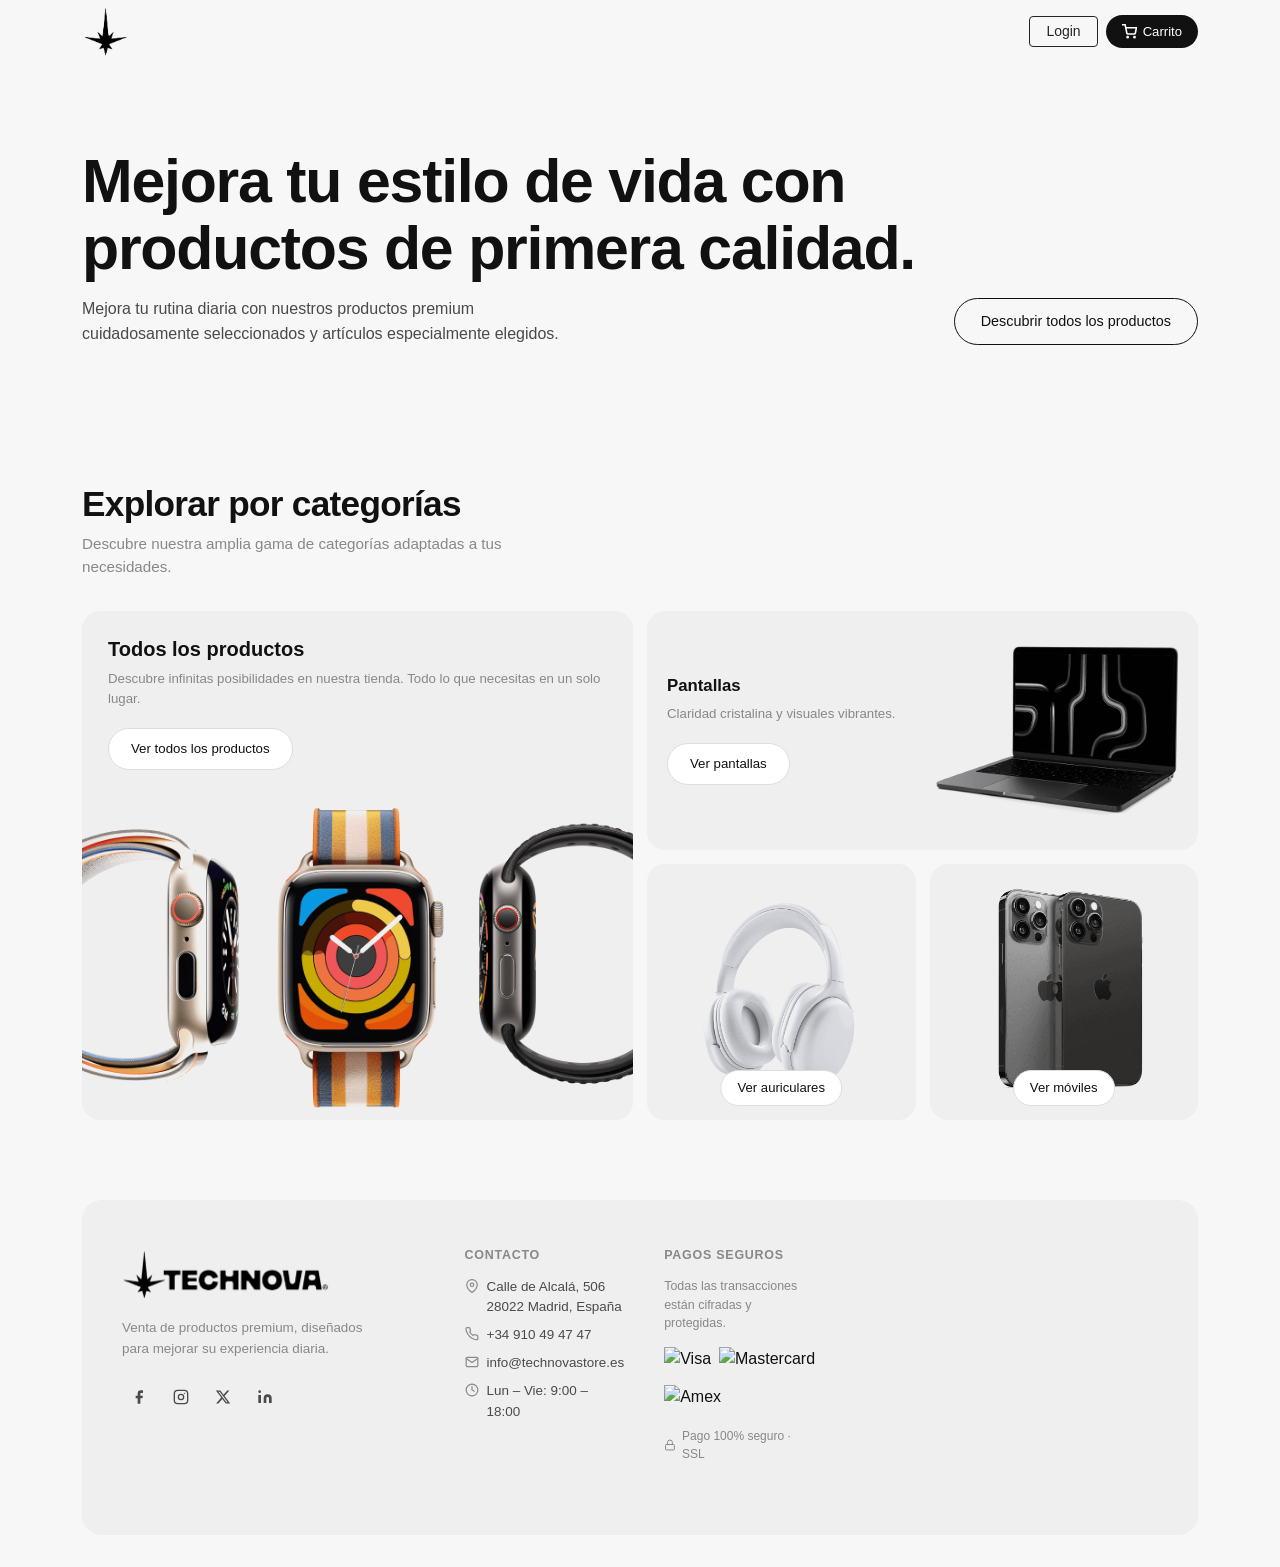
==== commit 78eab2ec: "feat(frontend): checkout completo, validaciones E6, mejoras UI modal y categorías" ====
--- a/frontend - technova/index.html
+++ b/frontend - technova/index.html
@@ -3,6 +3,8 @@
 <head>
     <meta charset="UTF-8">
     <meta name="viewport" content="width=device-width, initial-scale=1.0">
+    <meta name="color-scheme" content="light">
+
     <title>TechNova Store</title>
 
     <!-- Bootstrap 5 -->
@@ -136,7 +138,7 @@
                     <!-- Auriculares + Móviles: solo imagen + botón pill -->
                     <div class="cat-row">
                         <div class="cat-card cat-card--small">
-                            <img src="images/cat-headphones.png" alt="Auriculares" class="cat-small-img">
+                            <img src="images/cat-headphones.png" alt="Auriculares" class="cat-small-img cat-small-img--contain">
                             <a href="tienda.html?categoria=AURICULARES" class="cat-small-label">Ver auriculares</a>
                         </div>
                         <div class="cat-card cat-card--small">
@@ -153,6 +155,7 @@
     <!-- ======================== FOOTER ======================== -->
     <footer class="site-footer">
         <div class="container">
+            <div class="footer-inner">
             <div class="footer-grid">
 
                 <!-- Columna 1: Logo + descripción + redes -->
@@ -233,6 +236,7 @@
 
             </div>
 
+            </div>
         </div>
     </footer>
 
@@ -276,9 +280,15 @@
                 <div class="modal-body" id="carrito-body">
                     <p class="carrito-vacio">Tu carrito está vacío.</p>
                 </div>
-                <div class="modal-footer border-0 pt-0 justify-content-between align-items-center">
+                <div class="modal-footer border-0 pt-0 justify-content-between align-items-center" id="carrito-footer">
                     <span class="carrito-total" id="carrito-total"></span>
-
+                    <!-- Tarea 6.1: botón Comprar — llama a realizarCompra() -->
+                    <button id="btn-comprar"
+                            class="btn btn-dark btn-sm px-4"
+                            style="display:none"
+                            onclick="realizarCompra()">
+                        Comprar ahora
+                    </button>
                 </div>
             </div>
         </div>
@@ -296,10 +306,8 @@
     <div class="modal fade" id="detalleModal" tabindex="-1">
         <div class="modal-dialog modal-dialog-centered modal-lg">
             <div class="modal-content login-modal">
-                <div class="modal-header border-0 pb-0">
-                    <button type="button" class="btn-close" data-bs-dismiss="modal"></button>
-                </div>
-                <div class="modal-body p-0">
+                <div class="modal-body p-0" style="position:relative">
+                    <button type="button" class="btn-close detalle-close" data-bs-dismiss="modal"></button>
                     <div class="detalle-grid">
 
                         <!-- Imagen grande -->
--- a/frontend - technova/css/styles.css
+++ b/frontend - technova/css/styles.css
@@ -5,6 +5,7 @@
 
 /* — Variables — */
 :root {
+    color-scheme:   light;
     --bg:           #f7f7f7;
     --white:        #ffffff;
     --black:        #111111;
@@ -250,9 +251,9 @@
 ═══════════════════════════════════════ */
 .card-producto {
     cursor: pointer;
-    background: var(--white);
-    border-radius: var(--radius-card);
-    overflow: hidden;
+    background: transparent;
+    border-radius: 0;
+    overflow: visible;
     transition: transform 0.22s ease;
 }
 .card-producto:hover {
@@ -264,7 +265,8 @@
 .card-img-area {
     position: relative;
     width: 100%;
-    background: var(--gray-card);
+    background: #efefef;
+    border-radius: var(--radius-card);
     display: flex;
     align-items: center;
     justify-content: center;
@@ -289,7 +291,8 @@
     align-items: flex-start;
     justify-content: space-between;
     gap: 8px;
-    padding: 12px 14px 14px;
+    padding: 10px 2px 0;
+    background: transparent;
 }
 .card-nombre {
     font-family: var(--font-main);
@@ -387,9 +390,15 @@
    FOOTER
 ═══════════════════════════════════════ */
 .site-footer {
-    background: var(--white);
-    border-top: 1px solid var(--gray-border);
-    padding: 56px 0 48px;
+    background: transparent;
+    border-top: none;
+    padding: 0 0 32px;
+}
+.footer-inner {
+    background: #efefef;
+    border-radius: 20px;
+    padding: 48px 40px 32px;
+    margin: 0 0 0;
 }
 .footer-grid {
     display: grid;
@@ -418,7 +427,7 @@
 .footer-social { display: flex; gap: 8px; }
 .social-btn {
     width: 34px; height: 34px;
-    background: var(--gray-card);
+    background: #efefef;
     border: none;
     border-radius: 50%;
     display: flex; align-items: center; justify-content: center;
@@ -501,6 +510,7 @@
     border: none;
     border-radius: 20px;
     box-shadow: 0 24px 60px rgba(0,0,0,0.12);
+    overflow: hidden;
 }
 .login-title {
     font-size: 1.1rem;
@@ -554,18 +564,25 @@
 .detalle-grid {
     display: grid;
     grid-template-columns: 1fr 1fr;
+    min-height: 380px;
 }
 .detalle-img-wrapper {
     position: relative;
-    background: var(--gray-card);
+    background: #efefef;
     border-radius: 16px 0 0 16px;
     overflow: hidden;
-    min-height: 280px;
-    display: flex; align-items: center; justify-content: center;
+    display: flex;
+    align-items: center;
+    justify-content: center;
+    padding: 24px;
+    min-height: 340px;
+    align-self: stretch;
 }
 .detalle-img-wrapper img {
     width: 100%; height: 100%;
-    object-fit: cover;
+    object-fit: contain;
+    border-radius: 12px;
+    mix-blend-mode: darken;
 }
 .detalle-info {
     padding: 28px 24px;
@@ -669,7 +686,7 @@
     display: flex; align-items: center; justify-content: center;
     transition: background 0.15s;
 }
-.carrito-item-controles button:hover { background: var(--gray-card); }
+.carrito-item-controles button:hover { background: #efefef; }
 .carrito-item-controles span {
     font-family: var(--font-mono);
     font-size: 0.82rem;
@@ -693,7 +710,7 @@
     border-radius: 4px;
     transition: color 0.15s, background 0.15s;
 }
-.carrito-item-borrar:hover { color: var(--black); background: var(--gray-card); }
+.carrito-item-borrar:hover { color: var(--black); background: #efefef; }
 .carrito-total {
     font-family: var(--font-mono);
     font-size: 0.9rem;
@@ -756,7 +773,7 @@
     position: fixed;
     inset: 0;
     z-index: 99999;
-    background: #f7f7f7;
+    background: #efefef;
     display: flex;
     align-items: center;
     justify-content: center;
@@ -850,7 +867,7 @@
 
 /* ── Tarjeta base ── */
 .cat-card {
-    background: var(--gray-card);
+    background: #efefef;
     border-radius: 18px;
     overflow: hidden;
     text-decoration: none;
@@ -883,6 +900,7 @@
     object-fit: cover;
     object-position: top center;
     display: block;
+    mix-blend-mode: darken;
 }
 
 /* ── TARJETA DISPLAYS ──
@@ -904,29 +922,18 @@
 .cat-img-side {
     width: 48%;
     flex-shrink: 0;
-    display: flex;
-    align-items: center;
-    justify-content: center;
-    padding: 12px;
     overflow: hidden;
 }
 .cat-img-side img {
     width: 100%;
     height: 100%;
-    object-fit: contain;
+    object-fit: cover;
     display: block;
+    mix-blend-mode: darken;
 }
 
 /* ── TARJETAS PEQUEÑAS (Auriculares / Móviles) ──
-   Solo imagen centrada + badge nombre abajo-izq */
-.cat-card--small {
-    position: relative;
-    min-height: 190px;
-    background: var(--gray-card);
-    align-items: center;
-    justify-content: center;
-    cursor: pointer;
-}
+   Solo imagen centrada + badge nombre abajo */
 /* ── Texto compartido ── */
 .cat-name {
     font-size: 1.05rem;
@@ -1003,7 +1010,6 @@
 }
 .hero-cta:hover { background: var(--black); color: var(--white); }
 
-/* Tarjetas pequeñas: imagen grande + pill centrado abajo */
 .cat-card--small {
     position: relative;
     min-height: 220px;
@@ -1012,14 +1018,21 @@
     align-items: center;
     justify-content: center;
     overflow: hidden;
+    background: #efefef;
+    cursor: pointer;
 }
 .cat-card--small .cat-small-img {
     width: 100%;
     height: 100%;
     position: absolute;
     inset: 0;
+    object-fit: cover;
+    mix-blend-mode: darken;
+}
+
+.cat-card--small .cat-small-img--contain {
     object-fit: contain;
-    padding: 14px;
+    padding: 1px;
 }
 .cat-card--small .cat-small-label {
     position: absolute;
@@ -1042,4 +1055,117 @@
     background: var(--black);
     color: var(--white);
     border-color: var(--black);
-}+}
+/* Alertas globales */
+.alertas-globales-wrapper {
+    position: fixed;
+    top: 80px;
+    right: 1.5rem;
+    z-index: 9999;
+    display: flex;
+    flex-direction: column;
+    gap: 0.6rem;
+    max-width: 380px;
+    width: calc(100vw - 3rem);
+}
+
+.alerta-tn {
+    font-family: var(--font-sans, 'Satoshi', sans-serif);
+    font-size: 0.88rem;
+    border-radius: 10px;
+    box-shadow: 0 4px 20px rgba(0,0,0,0.12);
+    border: none;
+}
+
+/* Inputs inválidos */
+.login-input.is-invalid {
+    border-color: #dc3545 !important;
+    box-shadow: 0 0 0 3px rgba(220, 53, 69, 0.15) !important;
+}
+
+/* Fix Bootstrap modal scrollbar jump */
+body.modal-open {
+    overflow: hidden !important;
+    padding-right: 0 !important;
+}
+
+.modal {
+    padding-right: 0 !important;
+}
+
+/* Responsive móvil */
+@media (max-width: 576px) {
+
+    /* Navbar */
+    .navbar-logo { height: 36px; }
+    .btn-carrito span:not(.carrito-count) { display: none; }
+
+    /* Hero */
+    .hero { padding: 32px 0 24px; }
+    .hero-title { font-size: 1.8rem; }
+    .hero-bottom { flex-direction: column; align-items: flex-start; gap: 16px; }
+    .hero-cta { width: 100%; text-align: center; }
+
+    /* Filtros */
+    .filtros-barra { flex-direction: column; align-items: flex-start; gap: 10px; }
+    .filtros-wrapper { gap: 6px; }
+    .filtro-pill { font-size: 0.76rem; padding: 5px 12px; }
+    .buscador-wrapper.activo { width: 100%; }
+
+    /* Modal detalle — apilado en móvil */
+    .detalle-grid { grid-template-columns: 1fr; }
+    .detalle-img-wrapper {
+        border-radius: 16px 16px 0 0;
+        min-height: 220px;
+        max-height: 260px;
+    }
+    .detalle-info { padding: 20px 18px 24px; gap: 8px; }
+    .detalle-nombre { font-size: 1.15rem; }
+    .detalle-precio { font-size: 1.1rem; }
+
+    /* Modal carrito — más cómodo en móvil */
+    .carrito-item { gap: 8px; }
+    .carrito-item-nombre { font-size: 0.8rem; }
+    .carrito-item-precio { min-width: 56px; font-size: 0.78rem; }
+    .carrito-total { font-size: 0.82rem; }
+
+    /* Modal genérico — ocupa más pantalla */
+    .modal-dialog { margin: 0.5rem; }
+    .login-modal { border-radius: 16px; }
+
+    /* Toast — más arriba del borde en móvil */
+    .carrito-toast { bottom: 16px; font-size: 0.78rem; }
+
+    /* Alertas globales */
+    .alertas-globales-wrapper {
+        top: auto;
+        bottom: 70px;
+        left: 1rem;
+        right: 1rem;
+        max-width: 100%;
+        width: auto;
+    }
+}
+
+/* Botón cerrar flotante en modal detalle */
+.detalle-close {
+    position: absolute;
+    top: 14px;
+    right: 14px;
+    z-index: 10;
+    background: rgba(255,255,255,0.9);
+    border-radius: 50%;
+    width: 28px;
+    height: 28px;
+    backdrop-filter: blur(4px);
+    filter: none;
+    opacity: 1 !important;
+}
+
+.detalle-close {
+    --bs-btn-close-color: #000;
+    background-image: url("data:image/svg+xml,%3csvg xmlns='http://www.w3.org/2000/svg' viewBox='0 0 16 16' fill='%23000'%3e%3cpath d='M.293.293a1 1 0 0 1 1.414 0L8 6.586 14.293.293a1 1 0 1 1 1.414 1.414L9.414 8l6.293 6.293a1 1 0 0 1-1.414 1.414L8 9.414l-6.293 6.293a1 1 0 0 1-1.414-1.414L6.586 8 .293 1.707a1 1 0 0 1 0-1.414z'/%3e%3c/svg%3e") !important;
+    background-repeat: no-repeat;
+    background-position: center;
+    background-size: 12px;
+}
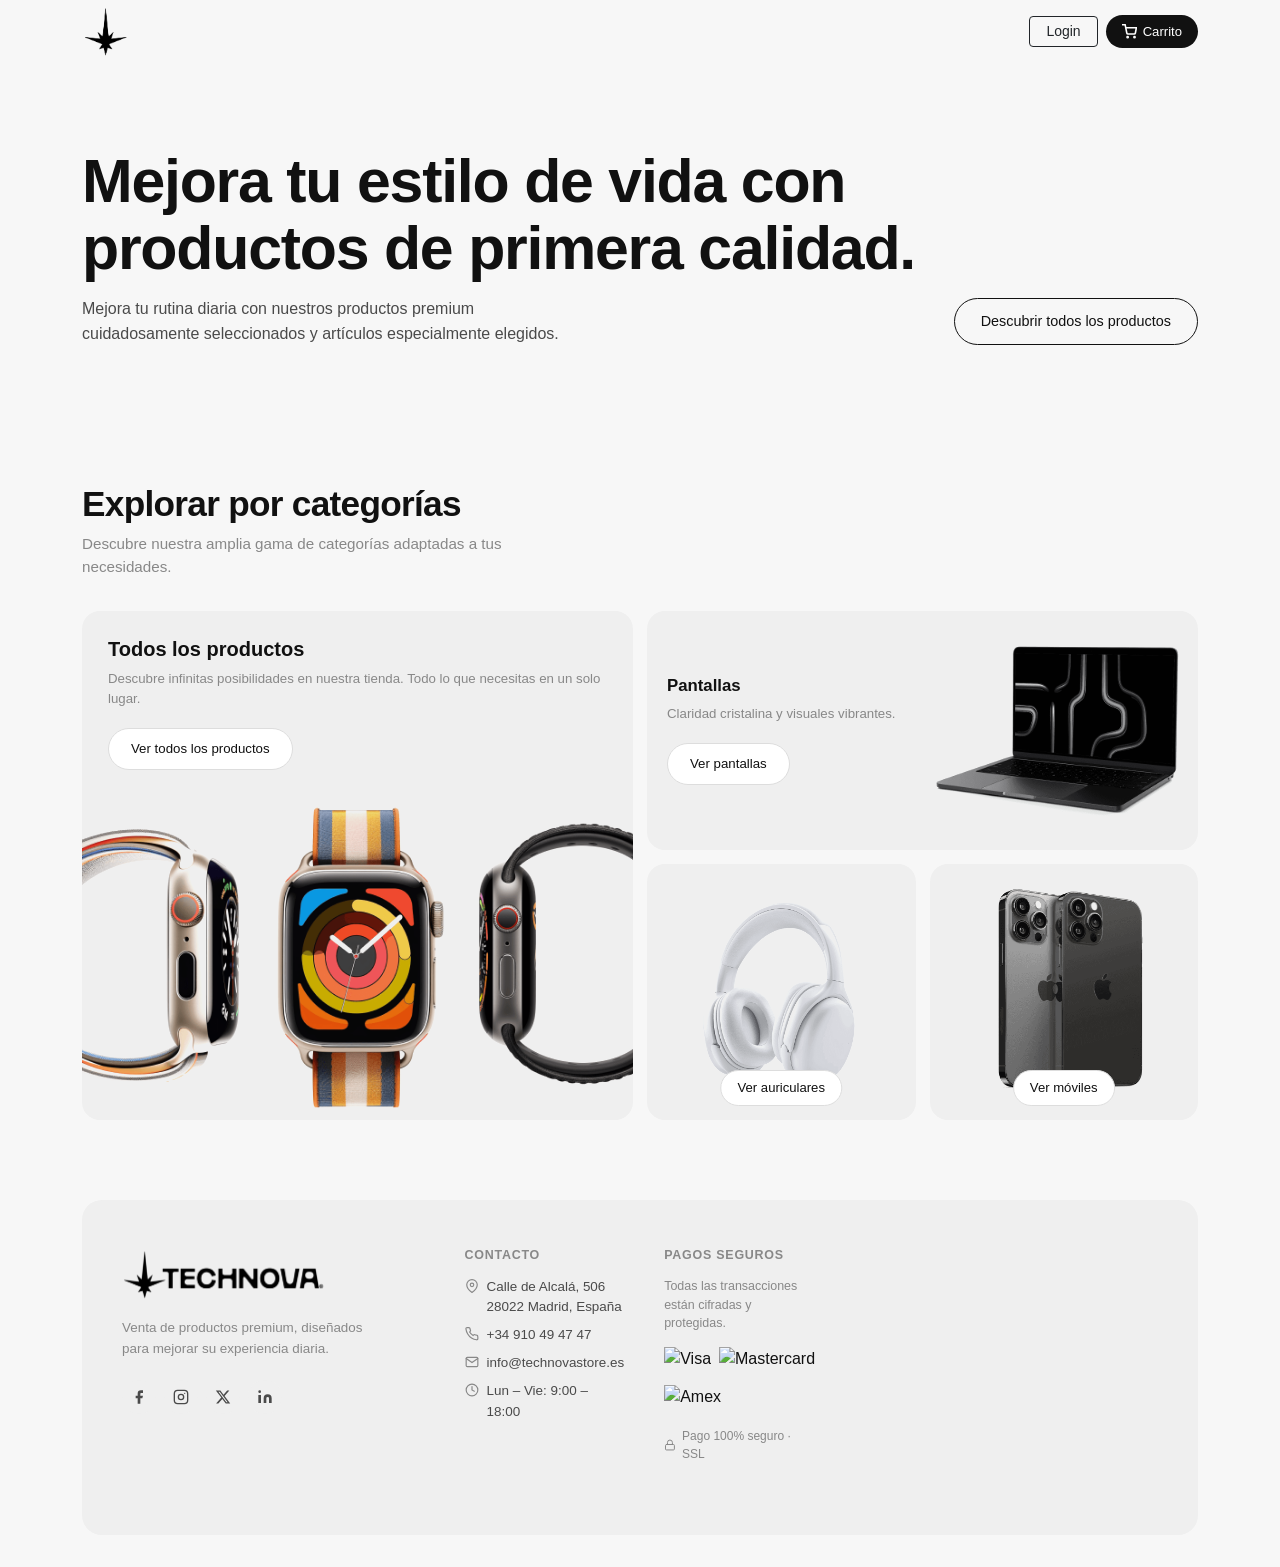
==== commit abdc0118: "update(frontend): Cambiar est" ====
--- a/frontend - technova/index.html
+++ b/frontend - technova/index.html
@@ -261,9 +261,7 @@
                                id="login-password" placeholder="••••••••" autocomplete="current-password">
                     </div>
                     <button class="btn btn-dark w-100 login-btn" id="btn-login">Entrar</button>
-                    <p class="login-demo-hint">
-                        Demo: <code>lorenzop@gmail.com</code> / <code>1234</code>
-                    </p>
+
                 </div>
             </div>
         </div>
@@ -280,15 +278,25 @@
                 <div class="modal-body" id="carrito-body">
                     <p class="carrito-vacio">Tu carrito está vacío.</p>
                 </div>
-                <div class="modal-footer border-0 pt-0 justify-content-between align-items-center" id="carrito-footer">
-                    <span class="carrito-total" id="carrito-total"></span>
-                    <!-- Tarea 6.1: botón Comprar — llama a realizarCompra() -->
-                    <button id="btn-comprar"
-                            class="btn btn-dark btn-sm px-4"
-                            style="display:none"
-                            onclick="realizarCompra()">
-                        Comprar ahora
-                    </button>
+                <div class="modal-footer border-0 pt-0 flex-column align-items-stretch gap-2 px-3 pb-3" id="carrito-footer">
+                    <div class="carrito-pago-seguro" id="carrito-pago-seguro" style="display:none">
+                        <svg width="11" height="11" viewBox="0 0 24 24" fill="none" stroke="currentColor" stroke-width="2" stroke-linecap="round"><rect x="3" y="11" width="18" height="11" rx="2"/><path d="M7 11V7a5 5 0 0 1 10 0v4"/></svg>
+                        <span>Pago seguro · SSL</span>
+                        <div class="carrito-pago-icons">
+                            <img src="https://raw.githubusercontent.com/aaronfagan/svg-credit-card-payment-icons/main/flat-rounded/visa.svg" alt="Visa">
+                            <img src="https://raw.githubusercontent.com/aaronfagan/svg-credit-card-payment-icons/main/flat-rounded/mastercard.svg" alt="Mastercard">
+                            <img src="https://raw.githubusercontent.com/aaronfagan/svg-credit-card-payment-icons/main/flat-rounded/amex.svg" alt="Amex">
+                        </div>
+                    </div>
+                    <div class="d-flex justify-content-between align-items-center">
+                        <span class="carrito-total" id="carrito-total"></span>
+                        <button id="btn-comprar"
+                                class="btn btn-dark btn-sm px-4"
+                                style="display:none"
+                                onclick="realizarCompra()">
+                            Comprar ahora
+                        </button>
+                    </div>
                 </div>
             </div>
         </div>
--- a/frontend - technova/css/styles.css
+++ b/frontend - technova/css/styles.css
@@ -1169,3 +1169,41 @@
     background-position: center;
     background-size: 12px;
 }
+
+/* Miniatura producto en carrito */
+.carrito-item-thumb {
+    width: 44px;
+    height: 44px;
+    border-radius: 8px;
+    background: #efefef;
+    flex-shrink: 0;
+    overflow: hidden;
+    display: flex;
+    align-items: center;
+    justify-content: center;
+}
+.carrito-item-thumb img {
+    width: 100%;
+    height: 100%;
+    object-fit: contain;
+    padding: 4px;
+    mix-blend-mode: darken;
+}
+
+/* Franja pago seguro */
+.carrito-pago-seguro {
+    display: flex;
+    align-items: center;
+    gap: 6px;
+    font-size: 0.75rem;
+    color: var(--gray-text);
+    padding: 8px 0 4px;
+    border-top: 1px solid var(--gray-border);
+}
+.carrito-pago-seguro span { flex: 1; }
+.carrito-pago-icons {
+    display: flex;
+    gap: 4px;
+    align-items: center;
+}
+.carrito-pago-icons img { height: 18px; width: auto; }
